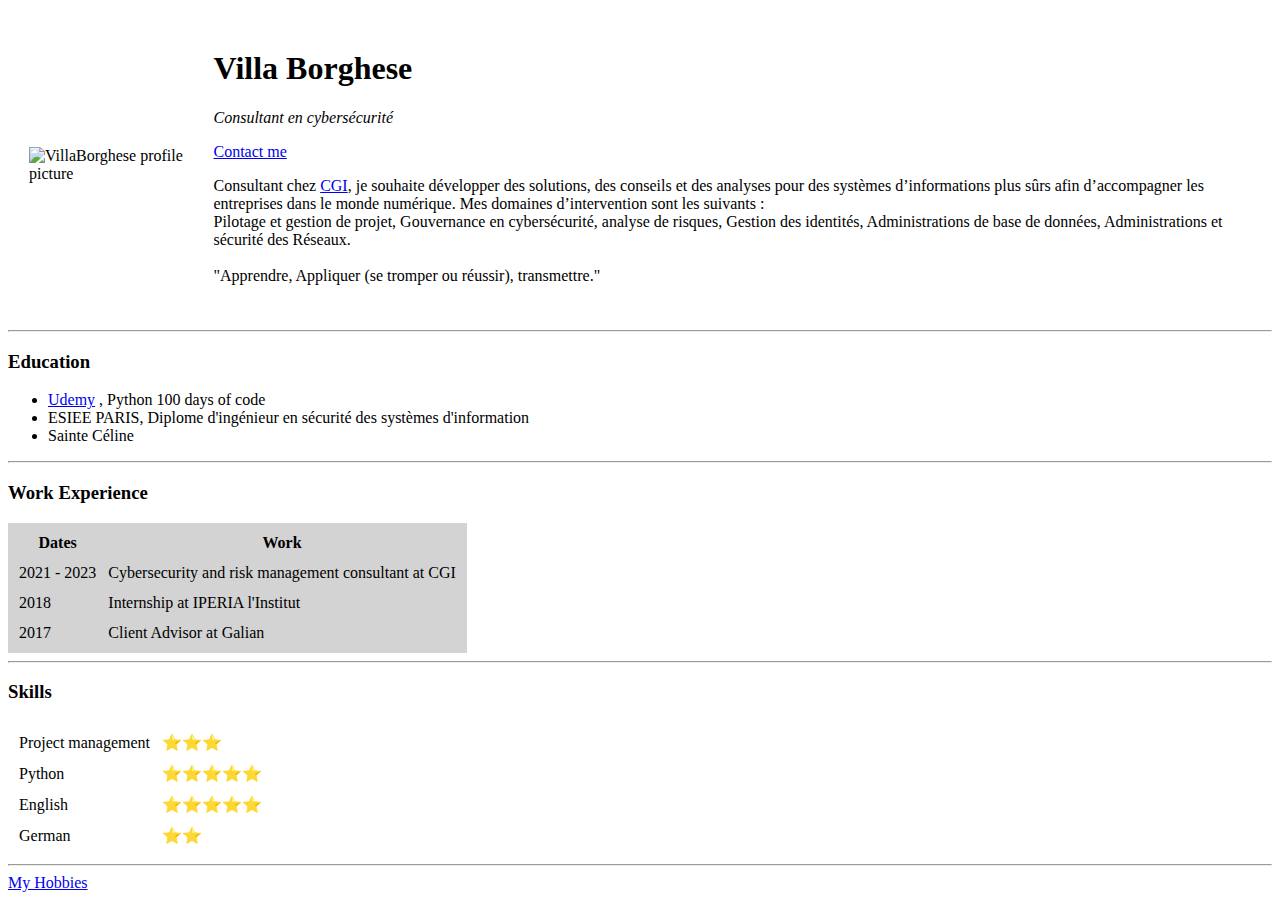
==== index.html @ ac80b26c "Add initial CV website files" ====
<!DOCTYPE html>
<html lang="en">
  <head>
    <meta charset="UTF-8" />
    <meta http-equiv="X-UA-Compatible" content="IE=edge" />
    <meta name="viewport" content="width=device-width, initial-scale=1.0" />
    <title>🌭 VillaBorghese's Personnal Site</title>
  </head>
  <body>
    <table cellspacing="20">
      <tr>
        <td>
          <img
            src="https://qph.cf2.quoracdn.net/main-qimg-defb1a88020ac04d1d47a9654903646c-lq"
            alt="VillaBorghese profile picture"
          />
        </td>
        <td>
          <h1>Villa Borghese</h1>
          <p><em>Consultant en cybersécurité</em></p>
          <a href="contact.html">Contact me</a>
          <p>
            Consultant chez
            <a href="https://www.cgi.com/france/fr-fr/conseil">CGI</a>, je
            souhaite développer des solutions, des conseils et des analyses pour
            des systèmes d’informations plus sûrs afin d’accompagner les
            entreprises dans le monde numérique. Mes domaines d’intervention
            sont les suivants :<br />
            Pilotage et gestion de projet, Gouvernance en cybersécurité, analyse
            de risques, Gestion des identités, Administrations de base de
            données, Administrations et sécurité des Réseaux.<br /><br />
            "Apprendre, Appliquer (se tromper ou réussir), transmettre."
          </p>
        </td>
      </tr>
    </table>

    <hr />
    <h3>Education</h3>
    <ul>
      <li>
        <a href="https://www.udemy.com/user/theophane-sergent/">Udemy</a> ,
        Python 100 days of code
      </li>
      <li>
        ESIEE PARIS, Diplome d'ingénieur en sécurité des systèmes d'information
      </li>
      <li>Sainte Céline</li>
    </ul>
    <hr />

    <h3>Work Experience</h3>

    <table cellspacing="10" , bgcolor="lightgrey">
      <thead>
        <tr>
          <th>Dates</th>
          <th>Work</th>
        </tr>
      </thead>
      <tbody>
        <tr>
          <td>2021 - 2023</td>
          <td>Cybersecurity and risk management consultant at CGI</td>
        </tr>
        <tr>
          <td>2018</td>
          <td>Internship at IPERIA l'Institut</td>
        </tr>
        <tr>
          <td>2017</td>
          <td>Client Advisor at Galian</td>
        </tr>
      </tbody>
    </table>
    <hr />

    <h3>Skills</h3>

    <table cellspacing="10">
      <tr>
        <td>Project management</td>
        <td>⭐️⭐️⭐️</td>
      </tr>
      <tr>
        <td>Python</td>
        <td>⭐️⭐️⭐️⭐️⭐️</td>
      </tr>

      <tr>
        <td>English</td>
        <td>⭐️⭐️⭐️⭐️⭐️</td>
      </tr>
      <tr>
        <td>German</td>
        <td>⭐️⭐️</td>
      </tr>
    </table>
    <hr />
    <a href="hobbies.html">My Hobbies</a>
  </body>
</html>
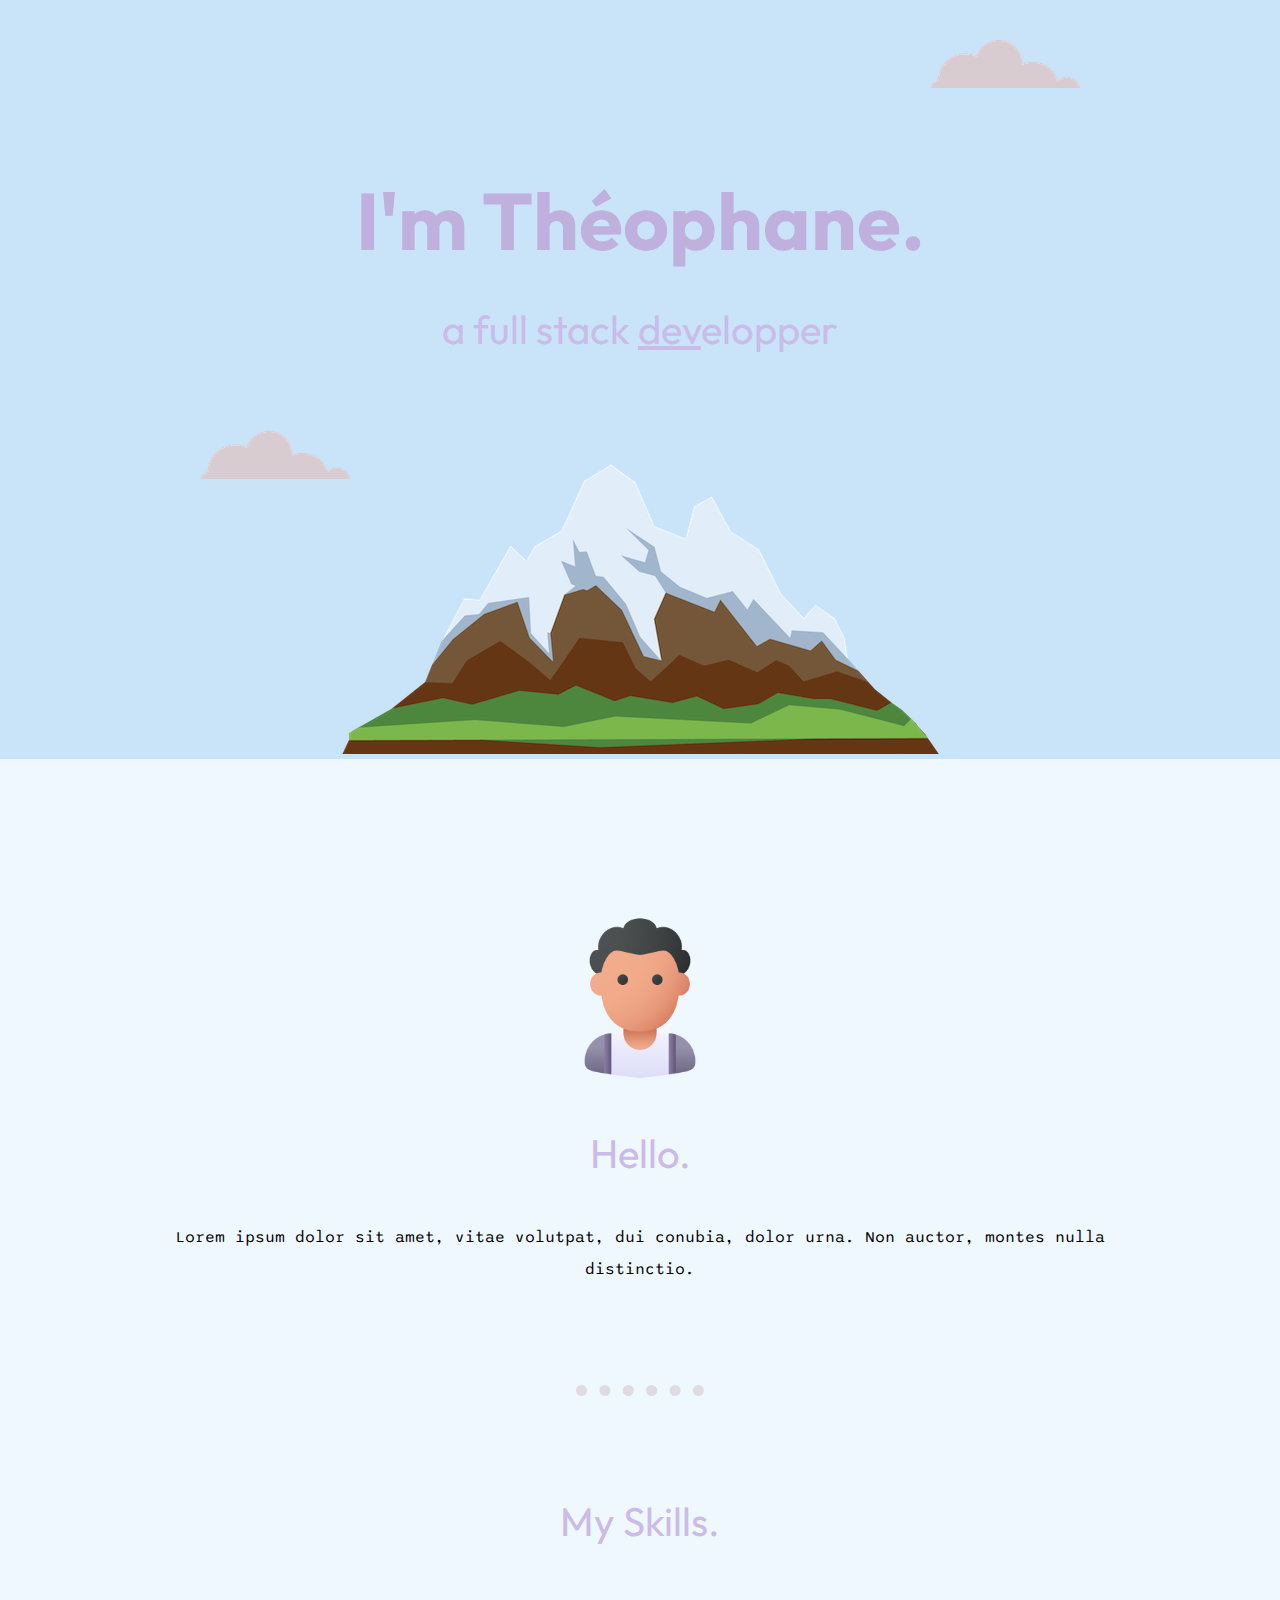
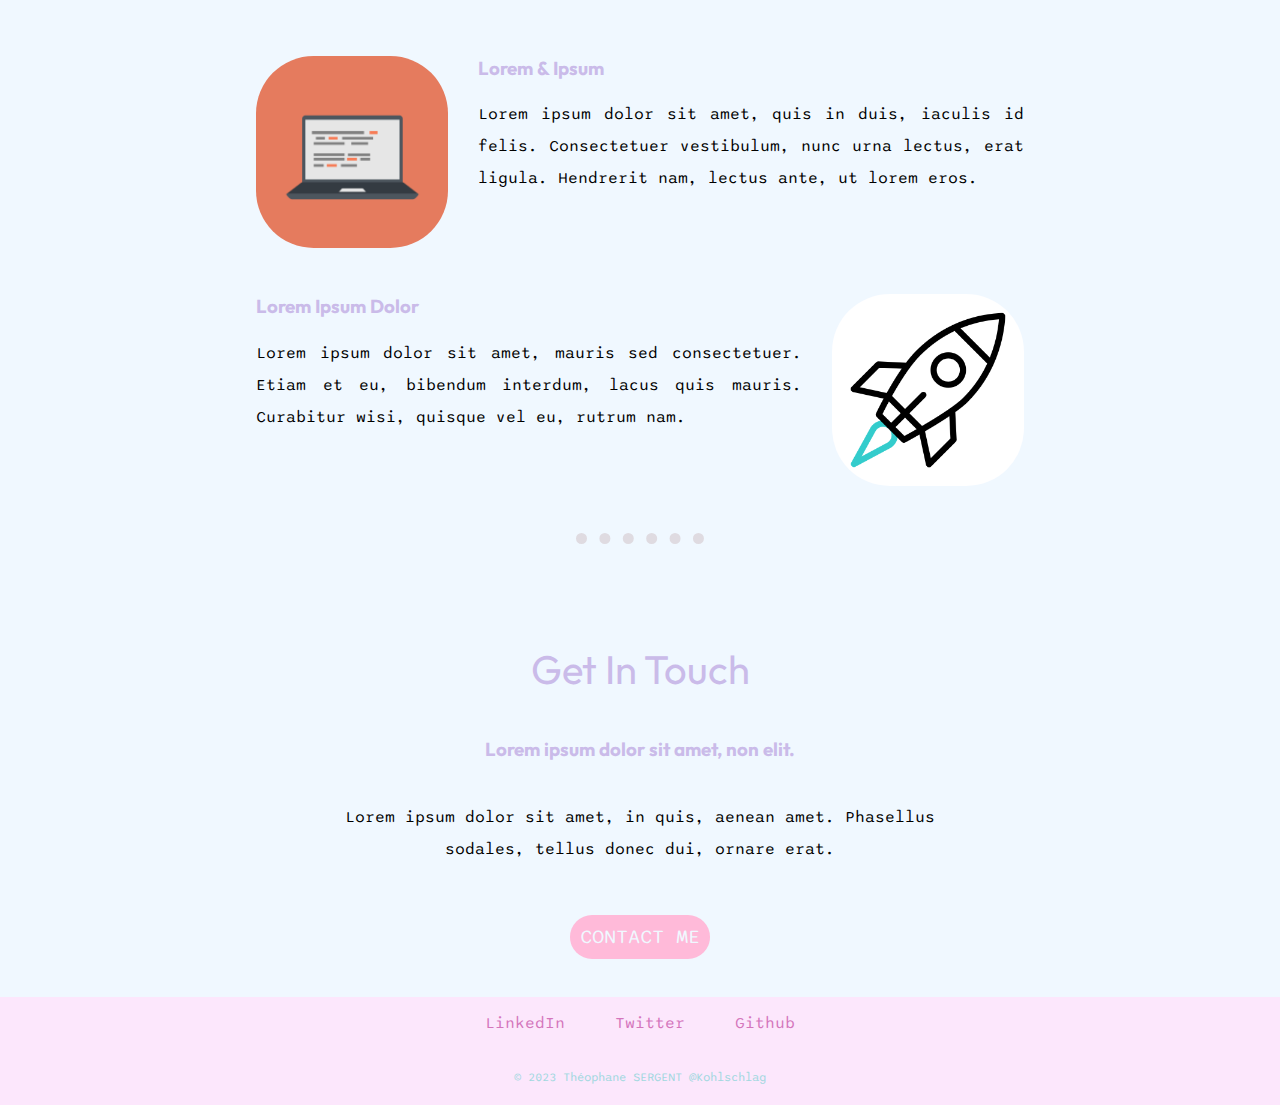
==== commit 10c1d093: "Updated website" ====
--- a/index.html
+++ b/index.html
@@ -4,99 +4,85 @@
     <meta charset="UTF-8" />
     <meta http-equiv="X-UA-Compatible" content="IE=edge" />
     <meta name="viewport" content="width=device-width, initial-scale=1.0" />
-    <title>🌭 VillaBorghese's Personnal Site</title>
+    <title>Curriculum vitae</title>
+
+    <link rel="stylesheet" href="css/styles.css" />
+    <link rel="icon" href="css/favicon.ico" />
+    <link rel="preconnect" href="https://fonts.googleapis.com" />
+    <link rel="preconnect" href="https://fonts.gstatic.com" crossorigin />
+    <link
+      href="https://fonts.googleapis.com/css2?family=Outfit&family=Sono&display=swap"
+      rel="stylesheet"
+    />
   </head>
   <body>
-    <table cellspacing="20">
-      <tr>
-        <td>
+    <div class="top-container">
+      <img class="top-cloud" src="images/cloud.png" alt="cloud-img" />
+      <h1>I'm Théophane.</h1>
+      <h2>a full stack <span class="underline">dev</span>elopper</h2>
+      <img class="bottom-cloud" src="images/cloud.png" alt="cloud-img" />
+      <img class="moutain" src="images/mountain.png" alt="moutain-img" />
+    </div>
+    <div class="middle-container">
+      <div class="profile">
+        <img
+          class="normal-sized-img"
+          src="images/curlyHairMan.png"
+          alt="profile-img"
+        />
+        <h2>Hello.</h2>
+        <p class="intro">
+          Lorem ipsum dolor sit amet, vitae volutpat, dui conubia, dolor urna.
+          Non auctor, montes nulla distinctio.
+        </p>
+      </div>
+      <hr />
+      <div class="skills">
+        <h2>My Skills.</h2>
+        <div class="skill-row">
           <img
-            src="https://qph.cf2.quoracdn.net/main-qimg-defb1a88020ac04d1d47a9654903646c-lq"
-            alt="VillaBorghese profile picture"
+            class="computer-img"
+            src="images/computer.png"
+            alt="computer-img"
           />
-        </td>
-        <td>
-          <h1>Villa Borghese</h1>
-          <p><em>Consultant en cybersécurité</em></p>
-          <a href="contact.html">Contact me</a>
+          <h3>Lorem & Ipsum</h3>
           <p>
-            Consultant chez
-            <a href="https://www.cgi.com/france/fr-fr/conseil">CGI</a>, je
-            souhaite développer des solutions, des conseils et des analyses pour
-            des systèmes d’informations plus sûrs afin d’accompagner les
-            entreprises dans le monde numérique. Mes domaines d’intervention
-            sont les suivants :<br />
-            Pilotage et gestion de projet, Gouvernance en cybersécurité, analyse
-            de risques, Gestion des identités, Administrations de base de
-            données, Administrations et sécurité des Réseaux.<br /><br />
-            "Apprendre, Appliquer (se tromper ou réussir), transmettre."
+            Lorem ipsum dolor sit amet, quis in duis, iaculis id felis.
+            Consectetuer vestibulum, nunc urna lectus, erat ligula. Hendrerit
+            nam, lectus ante, ut lorem eros.
           </p>
-        </td>
-      </tr>
-    </table>
+        </div>
+        <div class="skill-row">
+          <img class="rocket-gif" src="images/rocket.gif" alt="rocket-gif" />
+          <h3>Lorem Ipsum Dolor</h3>
+          <p>
+            Lorem ipsum dolor sit amet, mauris sed consectetuer. Etiam et eu,
+            bibendum interdum, lacus quis mauris. Curabitur wisi, quisque vel
+            eu, rutrum nam.
+          </p>
+        </div>
+      </div>
+      <hr />
+      <div class="contact-me">
+        <h2>Get In Touch</h2>
+        <h3>Lorem ipsum dolor sit amet, non elit.</h3>
+        <p class="contact-message">
+          Lorem ipsum dolor sit amet, in quis, aenean amet. Phasellus sodales,
+          tellus donec dui, ornare erat.
+        </p>
+        <a class="btn" href="mailto:name@email.com">CONTACT ME</a>
+      </div>
+    </div>
 
-    <hr />
-    <h3>Education</h3>
-    <ul>
-      <li>
-        <a href="https://www.udemy.com/user/theophane-sergent/">Udemy</a> ,
-        Python 100 days of code
-      </li>
-      <li>
-        ESIEE PARIS, Diplome d'ingénieur en sécurité des systèmes d'information
-      </li>
-      <li>Sainte Céline</li>
-    </ul>
-    <hr />
-
-    <h3>Work Experience</h3>
-
-    <table cellspacing="10" , bgcolor="lightgrey">
-      <thead>
-        <tr>
-          <th>Dates</th>
-          <th>Work</th>
-        </tr>
-      </thead>
-      <tbody>
-        <tr>
-          <td>2021 - 2023</td>
-          <td>Cybersecurity and risk management consultant at CGI</td>
-        </tr>
-        <tr>
-          <td>2018</td>
-          <td>Internship at IPERIA l'Institut</td>
-        </tr>
-        <tr>
-          <td>2017</td>
-          <td>Client Advisor at Galian</td>
-        </tr>
-      </tbody>
-    </table>
-    <hr />
-
-    <h3>Skills</h3>
-
-    <table cellspacing="10">
-      <tr>
-        <td>Project management</td>
-        <td>⭐️⭐️⭐️</td>
-      </tr>
-      <tr>
-        <td>Python</td>
-        <td>⭐️⭐️⭐️⭐️⭐️</td>
-      </tr>
-
-      <tr>
-        <td>English</td>
-        <td>⭐️⭐️⭐️⭐️⭐️</td>
-      </tr>
-      <tr>
-        <td>German</td>
-        <td>⭐️⭐️</td>
-      </tr>
-    </table>
-    <hr />
-    <a href="hobbies.html">My Hobbies</a>
+    <div class="bottom-container">
+      <a
+        class="footer-link"
+        href="https://www.linkedin.com/in/theophane-sergent/"
+        >LinkedIn</a
+      >
+      <a class="footer-link" href="https://twitter.com/">Twitter</a>
+      <a class="footer-link" href="https://www.github.com/">Github</a>
+      <p id="copyright">© 2023 Théophane SERGENT @Kohlschlag</p>
+    </div>
   </body>
 </html>
--- a/css/styles.css
+++ b/css/styles.css
@@ -0,0 +1,144 @@
+body {
+  margin: 0px;
+  text-align: center;
+  font-family: "Sono", Arial, sans-serif;
+  background-color: aliceblue;
+}
+
+h1 {
+  margin: 50px auto 0px auto;
+  font-size: 5rem;
+  font-family: "Outfit", sans-serif;
+  color: #bfb0dd;
+}
+
+h2 {
+  font-family: "Outfit", sans-serif;
+  font-size: 2.5rem;
+  font-weight: normal;
+  color: #cabbe9;
+  padding-bottom: 10px;
+}
+
+h3 {
+  font-family: "Outfit", sans-serif;
+  color: #cabbe9;
+}
+
+p {
+  line-height: 2;
+}
+
+hr {
+  border-style: dotted none none none;
+  border-color: #dfdbe1;
+  width: 10%;
+  border-top-width: 0.7rem;
+  margin: 100px auto 100px auto;
+}
+
+.footer-link {
+  color: #d476bc;
+  text-decoration: none;
+  transition-duration: 0.7s;
+  margin: 10px 20px;
+}
+
+.footer-link:hover {
+  color: #5f07db;
+  text-decoration: none;
+}
+
+.btn {
+  border-radius: 60px;
+  color: aliceblue;
+  font-size: 20px;
+  background: #ffbad9;
+  padding: 10px 10px 10px 10px;
+  text-decoration: none;
+  transition-duration: 1s;
+}
+
+.btn:hover {
+  background: #5f07db;
+  background-image: linear-gradient(to bottom, #5f07db, #de33db);
+  text-decoration: none;
+}
+
+.top-container {
+  background-color: #c9e4f9;
+  padding-top: 120px;
+  position: relative;
+}
+
+.middle-container {
+  margin: 100px auto 0px auto;
+}
+
+.contact-me {
+  padding-bottom: 3rem;
+}
+.bottom-container {
+  padding: 1rem;
+  background-color: rgb(252, 231, 252);
+}
+
+.skill-row {
+  width: 60%;
+  margin: 100px auto;
+  text-align: justify;
+}
+
+.intro {
+  width: 80%;
+  text-align: center;
+  margin: auto;
+}
+
+.contact-message {
+  width: 50%;
+  margin: 40px auto 60px auto;
+}
+
+/* graphical decoration element*/
+
+.top-cloud {
+  position: absolute;
+  right: 200px;
+  top: 40px;
+}
+
+.bottom-cloud {
+  position: absolute;
+  left: 200px;
+  bottom: 280px;
+}
+
+.normal-sized-img {
+  height: 180px;
+  margin-top: 50px;
+}
+
+.computer-img {
+  border-radius: 30%;
+  width: 25%;
+  float: left;
+  margin-right: 30px;
+}
+
+.rocket-gif {
+  border-radius: 30%;
+  width: 25%;
+  float: right;
+  margin-left: 30px;
+}
+.underline {
+  text-decoration: underline;
+}
+
+#copyright {
+  color: rgb(161, 216, 223);
+  margin-bottom: 0;
+  font-size: 0.75rem;
+  padding: 20px 0px 0px;
+}
